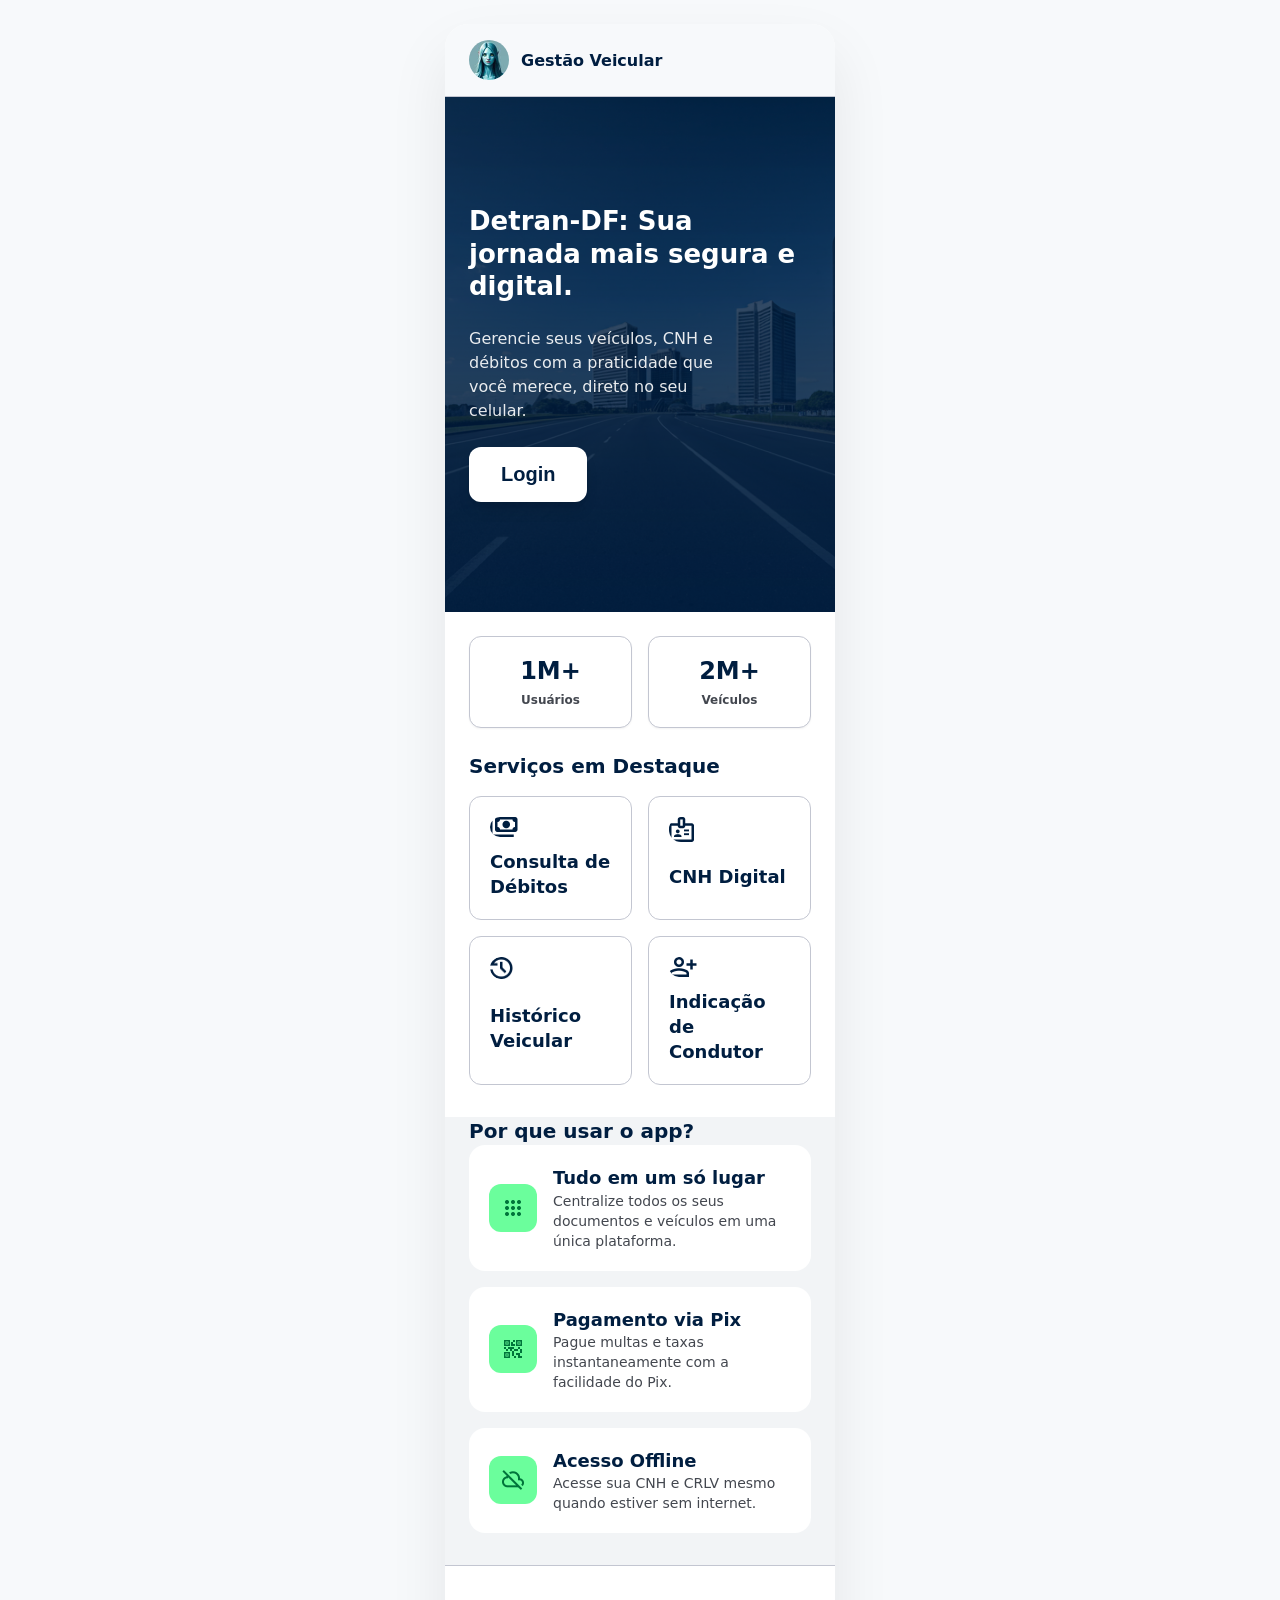
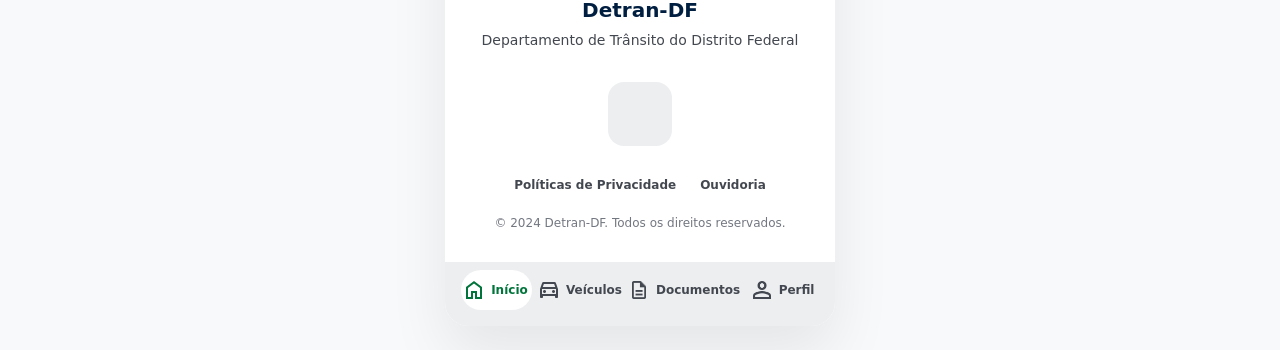
==== index.html @ e32d052d "commit" ====
<!DOCTYPE html>
<html lang="pt-BR">
<head>
  <meta charset="UTF-8">
  <meta name="viewport" content="width=device-width, initial-scale=1.0">
  <title>Detran-DF</title>
  <link rel="stylesheet" href="style.css">
</head>
<body>
  <div class="page-shell">
    <header class="header-topappbar">
      <div class="topappbar-left">
        <div class="avatar"></div>
        <div class="brand">
          <strong>Gestão Veicular</strong>
        </div>
      </div>
      <div class="topappbar-right"></div>
    </header>

    <section class="hero-section">
      <div class="hero-background"></div>
      <div class="hero-content">
        <h1>Detran-DF: Sua jornada mais segura e digital.</h1>
        <p>Gerencie seus veículos, CNH e débitos com a praticidade que você merece, direto no seu celular.</p>
        <button class="hero-button">Login</button>
      </div>
    </section>

    <div class="statistics-bento">
      <article class="stat-card">
        <span class="stat-value">1M+</span>
        <span class="stat-label">Usuários</span>
      </article>
      <article class="stat-card">
        <span class="stat-value">2M+</span>
        <span class="stat-label">Veículos</span>
      </article>
    </div>

    <section class="section-servicos-em-destaque">
      <div class="section-heading">
        <h2>Serviços em Destaque</h2>
      </div>
      <div class="services-grid">
        <article class="service-card">
          <img class="service-icon" src="assets/icon-consulta-de-debitos.png" alt="Consulta de Débitos">
          <p>Consulta de Débitos</p>
        </article>
        <article class="service-card">
          <img class="service-icon" src="assets/icon-cnh-digital.png" alt="CNH Digital">
          <p>CNH Digital</p>
        </article>
        <article class="service-card">
          <img class="service-icon" src="assets/icon-historico-veicular.png" alt="Histórico Veicular">
          <p>Histórico Veicular</p>
        </article>
        <article class="service-card">
          <img class="service-icon" src="assets/icon-indicacao-de-condutor.png" alt="Indicação de Condutor">
          <p>Indicação de Condutor</p>
        </article>
      </div>
    </section>

    <section class="section-beneficios">
      <div class="section-heading">
        <h2>Por que usar o app?</h2>
      </div>
      <div class="benefits-grid">
        <article class="benefit-card">
          <img class="benefit-icon" src="assets/icon-benefit-1.png" alt="Tudo em um só lugar">
          <div>
            <h3>Tudo em um só lugar</h3>
            <p>Centralize todos os seus documentos e veículos em uma única plataforma.</p>
          </div>
        </article>
        <article class="benefit-card">
          <img class="benefit-icon" src="assets/icon-benefit-2.png" alt="Pagamento via Pix">
          <div>
            <h3>Pagamento via Pix</h3>
            <p>Pague multas e taxas instantaneamente com a facilidade do Pix.</p>
          </div>
        </article>
        <article class="benefit-card">
          <img class="benefit-icon" src="assets/icon-benefit-3.png" alt="Acesso Offline">
          <div>
            <h3>Acesso Offline</h3>
            <p>Acesse sua CNH e CRLV mesmo quando estiver sem internet.</p>
          </div>
        </article>
      </div>
    </section>

    <footer class="footer-institutional">
      <div class="footer-top">
        <div class="footer-brand">
          <strong>Detran-DF</strong>
          <p>Departamento de Trânsito do Distrito Federal</p>
        </div>
        <div class="footer-logo"></div>
        <div class="footer-links">
          <a href="#">Políticas de Privacidade</a>
          <a href="#">Ouvidoria</a>
        </div>
      </div>
      <p class="footer-copy">© 2024 Detran-DF. Todos os direitos reservados.</p>
    </footer>

    <nav class="nav-active-state">
      <a class="nav-item active" href="#">
        <img class="nav-icon" src="assets/icon-nav-inicio.png" alt="Início">
        <span>Início</span>
      </a>
      <a class="nav-item" href="#">
        <img class="nav-icon" src="assets/icon-nav-veiculos.png" alt="Veículos">
        <span>Veículos</span>
      </a>
      <a class="nav-item" href="#">
        <img class="nav-icon" src="assets/icon-nav-documentos.png" alt="Documentos">
        <span>Documentos</span>
      </a>
      <a class="nav-item" href="#">
        <img class="nav-icon" src="assets/icon-nav-perfil.png" alt="Perfil">
        <span>Perfil</span>
      </a>
    </nav>
  </div>
</body>
</html>
---- style.css ----
:root {
  color-scheme: light;
  font-family: Inter, system-ui, -apple-system, BlinkMacSystemFont, "Segoe UI", sans-serif;
  background: #F7F9FB;
  color: #001E40;
}

* {
  box-sizing: border-box;
}

html, body {
  margin: 0;
  min-height: 100%;
}

body {
  display: flex;
  align-items: center;
  justify-content: center;
  background: #F7F9FB;
  padding: 24px;
}

.page-shell {
  width: min(390px, 100%);
  background: #FFFFFF;
  border-radius: 24px;
  overflow: hidden;
  box-shadow: 0 28px 60px rgba(0, 0, 0, 0.08);
}

.header-topappbar {
  display: flex;
  justify-content: space-between;
  align-items: center;
  padding: 16px 24px;
  background: #F7F9FB;
  border-bottom: 1px solid #C3C6D1;
}

.topappbar-left {
  display: flex;
  align-items: center;
  gap: 12px;
}

.avatar {
  width: 40px;
  height: 40px;
  border-radius: 9999px;
  background-image: url("assets/avatar.png");
  background-size: cover;
  background-position: center;
  background-repeat: no-repeat;
}

.brand strong {
  display: block;
  font-size: 16px;
  font-weight: 700;
  color: #001E40;
}

.hero-section {
  position: relative;
  min-height: 480px;
  overflow: hidden;
}

.hero-background {
  position: absolute;
  inset: 0;
  background-image: url("assets/hero-background.png"), linear-gradient(180deg, rgba(0, 30, 64, 0.7), rgba(0, 30, 64, 0.95));
  background-size: cover;
  background-position: center;
  background-repeat: no-repeat;
}

.hero-content {
  position: relative;
  display: flex;
  flex-direction: column;
  justify-content: center;
  gap: 24px;
  padding: 108px 24px 110px;
  min-height: 480px;
  color: #FFFFFF;
}

.hero-section h1 {
  margin: 0;
  font-size: 26px;
  line-height: 1.25;
  font-weight: 700;
}

.hero-section p {
  margin: 0;
  max-width: 274px;
  font-size: 16px;
  line-height: 1.5;
  color: rgba(255, 255, 255, 0.9);
}

.hero-button {
  width: fit-content;
  border: none;
  border-radius: 12px;
  padding: 16px 32px;
  background: #FFFFFF;
  color: #001E40;
  font-size: 20px;
  font-weight: 600;
  cursor: pointer;
  box-shadow: 0 4px 6px -4px rgba(0, 0, 0, 0.1), 0 10px 15px -3px rgba(0, 0, 0, 0.1);
}

.statistics-bento {
  display: grid;
  grid-template-columns: repeat(2, minmax(0, 1fr));
  gap: 16px;
  padding: 24px;
}

.stat-card {
  display: flex;
  flex-direction: column;
  align-items: center;
  gap: 8px;
  padding: 20px;
  background: #FFFFFF;
  border: 1px solid #C3C6D1;
  border-radius: 12px;
  box-shadow: 0 1px 2px rgba(0, 0, 0, 0.05);
}

.stat-value {
  display: block;
  font-size: 24px;
  font-weight: 600;
  color: #001E40;
}

.stat-label {
  display: block;
  font-size: 12px;
  font-weight: 600;
  letter-spacing: 5%;
  color: #43474F;
}

.section-servicos-em-destaque,
.section-beneficios,
.footer-institutional {
  width: 100%;
}

.section-servicos-em-destaque,
.section-beneficios {
  padding: 0 24px;
}

.section-heading {
  padding-top: 0;
}

.section-heading h2 {
  margin: 0;
  font-size: 20px;
  font-weight: 600;
  line-height: 1.4;
  color: #001E40;
}

.services-grid {
  display: grid;
  grid-template-columns: repeat(2, minmax(0, 1fr));
  gap: 16px;
  padding: 16px 0 32px;
}

.service-card {
  display: grid;
  gap: 12px;
  padding: 20px;
  background: #FFFFFF;
  border: 1px solid #C3C6D1;
  border-radius: 12px;
}

.service-icon {
  width: 100%;
  border-radius: 12px;
  display: block;
  object-fit: contain;
}

.service-card p {
  margin: 0;
  font-size: 18px;
  font-weight: 700;
  color: #001E40;
  line-height: 1.4;
}

.section-beneficios {
  background: #F2F4F6;
}

.benefits-grid {
  display: grid;
  gap: 16px;
  padding: 0 0 32px;
}

.benefit-card {
  display: grid;
  grid-template-columns: auto 1fr;
  gap: 16px;
  align-items: center;
  background: #FFFFFF;
  border-radius: 16px;
  padding: 20px;
}

.benefit-icon {
  width: 48px;
  height: 48px;
  border-radius: 12px;
  display: block;
  object-fit: contain;
}

.benefit-card h3 {
  margin: 0;
  font-size: 18px;
  font-weight: 700;
  color: #001E40;
  line-height: 1.4;
}

.benefit-card p {
  margin: 0;
  font-size: 14px;
  line-height: 1.4286;
  color: #43474F;
}

.footer-institutional {
  border-top: 1px solid #C3C6D1;
  padding: 32px 24px;
}

.footer-top {
  display: grid;
  gap: 32px;
  justify-items: center;
}

.footer-brand {
  text-align: center;
  display: grid;
  gap: 8px;
}

.footer-brand strong {
  font-size: 20px;
  font-weight: 700;
  color: #001E40;
}

.footer-brand p {
  margin: 0;
  font-size: 14px;
  line-height: 1.4286;
  color: #43474F;
}

.footer-logo {
  width: 64px;
  height: 64px;
  border-radius: 16px;
  background: #ECEEF0;
}

.footer-links {
  display: flex;
  gap: 24px;
  flex-wrap: wrap;
  justify-content: center;
}

.footer-links a {
  color: #43474F;
  text-decoration: none;
  font-size: 12px;
  font-weight: 600;
  letter-spacing: 5%;
}

.footer-copy {
  margin: 24px 0 0;
  text-align: center;
  font-size: 12px;
  color: #737780;
}

.nav-active-state {
  display: flex;
  gap: 8px;
  padding: 8px 16px 16px;
  background: #ECEEF0;
}

.nav-item {
  flex: 1;
  display: inline-flex;
  justify-content: center;
  align-items: center;
  gap: 8px;
  min-height: 40px;
  border-radius: 9999px;
  text-decoration: none;
  font-size: 12px;
  font-weight: 600;
  letter-spacing: 5%;
  color: #43474F;
  background: transparent;
}

.nav-icon {
  width: 18px;
  height: 18px;
  display: block;
  object-fit: contain;
}

.nav-item.active {
  background: #FFFFFF;
  color: #00743A;
}

@media (max-width: 420px) {
  .page-shell {
    border-radius: 20px;
  }

  .hero-content {
    padding: 80px 18px 84px;
  }

  .statistics-bento,
  .section-servicos-em-destaque,
  .section-beneficios,
  .footer-institutional {
    padding-left: 18px;
    padding-right: 18px;
  }
}
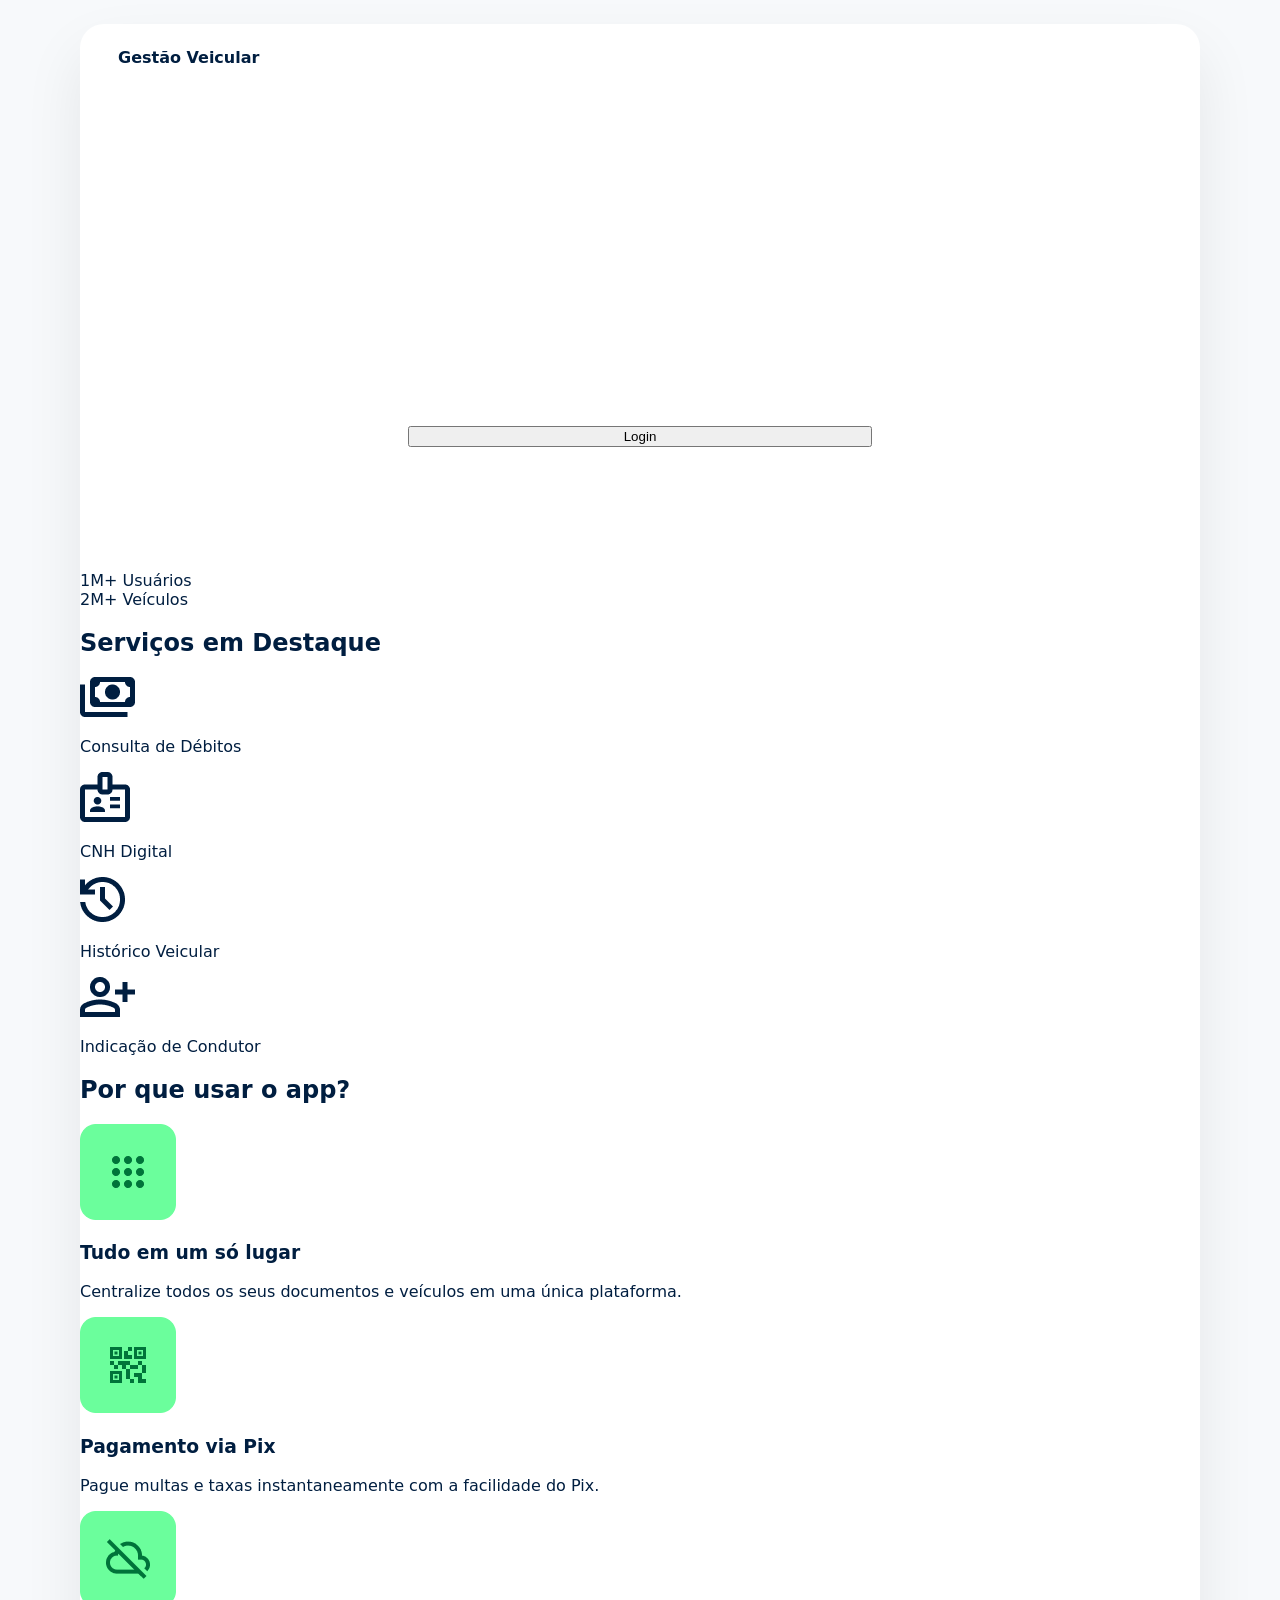
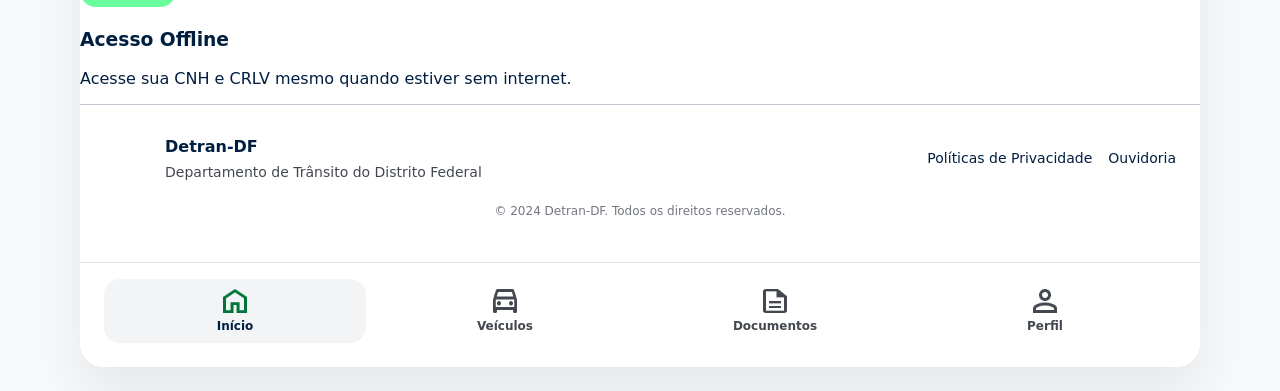
==== commit 53cf82f9: "telas brutas adicionadas, refinamento pendente" ====
--- a/index.html
+++ b/index.html
@@ -23,7 +23,7 @@
       <div class="hero-content">
         <h1>Detran-DF: Sua jornada mais segura e digital.</h1>
         <p>Gerencie seus veículos, CNH e débitos com a praticidade que você merece, direto no seu celular.</p>
-        <button class="hero-button">Login</button>
+        <button class="hero-button" data-link="login.html">Login</button>
       </div>
     </section>
 
@@ -107,19 +107,19 @@
     </footer>
 
     <nav class="nav-active-state">
-      <a class="nav-item active" href="#">
+      <a class="nav-item active" href="index.html">
         <img class="nav-icon" src="assets/icon-nav-inicio.png" alt="Início">
         <span>Início</span>
       </a>
-      <a class="nav-item" href="#">
+      <a class="nav-item" href="veiculos.html">
         <img class="nav-icon" src="assets/icon-nav-veiculos.png" alt="Veículos">
         <span>Veículos</span>
       </a>
-      <a class="nav-item" href="#">
+      <a class="nav-item" href="carteira.html">
         <img class="nav-icon" src="assets/icon-nav-documentos.png" alt="Documentos">
         <span>Documentos</span>
       </a>
-      <a class="nav-item" href="#">
+      <a class="nav-item" href="login.html">
         <img class="nav-icon" src="assets/icon-nav-perfil.png" alt="Perfil">
         <span>Perfil</span>
       </a>
--- a/style.css
+++ b/style.css
@@ -9,7 +9,8 @@
   box-sizing: border-box;
 }
 
-html, body {
+html,
+body {
   margin: 0;
   min-height: 100%;
 }
@@ -18,131 +19,154 @@
   display: flex;
   align-items: center;
   justify-content: center;
+  min-height: 100vh;
+  padding: 24px;
   background: #F7F9FB;
-  padding: 24px;
+}
+
+.html-body {
+  width: min(420px, 100%);
 }
 
 .page-shell {
-  width: min(390px, 100%);
+  width: min(1120px, 100%);
+  max-width: 1120px;
+  margin: 0 auto;
   background: #FFFFFF;
   border-radius: 24px;
   overflow: hidden;
   box-shadow: 0 28px 60px rgba(0, 0, 0, 0.08);
 }
 
+.vehicles-page {
+  width: calc(100vw + 48px);
+  max-width: calc(100vw + 48px);
+  margin: 0 -24px;
+  border-radius: 0;
+  box-shadow: none;
+  background: #F7F9FB;
+}
+
 .header-topappbar {
   display: flex;
+  align-items: center;
   justify-content: space-between;
-  align-items: center;
-  padding: 16px 24px;
-  background: #F7F9FB;
-  border-bottom: 1px solid #C3C6D1;
+  gap: 16px;
+  padding: 24px;
 }
 
 .topappbar-left {
   display: flex;
   align-items: center;
-  gap: 12px;
-}
-
-.avatar {
+  gap: 14px;
+}
+
+.header-avatar {
+  width: 48px;
+  height: 48px;
+  border-radius: 9999px;
+  object-fit: cover;
+}
+
+.brand-text {
+  font-size: 14px;
+  color: #475569;
+}
+
+.center-login-form {
+  display: flex;
+  flex-direction: column;
+  align-items: center;
+  width: 100%;
+  max-width: 420px;
+  padding: 24px;
+  margin: 0 auto;
+}
+
+.mobile-logo-small-discrete-margin {
+  width: 100%;
+  padding-bottom: 32px;
+}
+
+.mobile-logo-small-discrete {
+  display: flex;
+  align-items: center;
+  gap: 8px;
+}
+
+.background-shadow {
   width: 40px;
   height: 40px;
-  border-radius: 9999px;
-  background-image: url("assets/avatar.png");
-  background-size: cover;
-  background-position: center;
-  background-repeat: no-repeat;
-}
-
-.brand strong {
+  border-radius: 8px;
+  background: #003366;
+  box-shadow: 0px 1px 2px rgba(0, 0, 0, 0.05);
+  position: relative;
+}
+
+.logo-icon {
+  width: 100%;
+  height: 100%;
+}
+
+.logo-text {
   display: block;
-  font-size: 16px;
-  font-weight: 700;
-  color: #001E40;
-}
-
-.hero-section {
-  position: relative;
-  min-height: 480px;
-  overflow: hidden;
-}
-
-.hero-background {
-  position: absolute;
-  inset: 0;
-  background-image: url("assets/hero-background.png"), linear-gradient(180deg, rgba(0, 30, 64, 0.7), rgba(0, 30, 64, 0.95));
-  background-size: cover;
-  background-position: center;
-  background-repeat: no-repeat;
-}
-
-.hero-content {
-  position: relative;
-  display: flex;
-  flex-direction: column;
-  justify-content: center;
-  gap: 24px;
-  padding: 108px 24px 110px;
-  min-height: 480px;
-  color: #FFFFFF;
-}
-
-.hero-section h1 {
-  margin: 0;
-  font-size: 26px;
-  line-height: 1.25;
-  font-weight: 700;
-}
-
-.hero-section p {
-  margin: 0;
-  max-width: 274px;
-  font-size: 16px;
-  line-height: 1.5;
-  color: rgba(255, 255, 255, 0.9);
-}
-
-.hero-button {
-  width: fit-content;
-  border: none;
-  border-radius: 12px;
-  padding: 16px 32px;
-  background: #FFFFFF;
-  color: #001E40;
   font-size: 20px;
   font-weight: 600;
-  cursor: pointer;
-  box-shadow: 0 4px 6px -4px rgba(0, 0, 0, 0.1), 0 10px 15px -3px rgba(0, 0, 0, 0.1);
-}
-
-.statistics-bento {
-  display: grid;
-  grid-template-columns: repeat(2, minmax(0, 1fr));
-  gap: 16px;
-  padding: 24px;
-}
-
-.stat-card {
+  line-height: 1.4;
+  letter-spacing: -2.5%;
+  color: #001E40;
+}
+
+.login-card {
+  width: 100%;
+  background: #FFFFFF;
+  border: 1px solid rgba(195, 198, 209, 0.3);
+  border-radius: 12px;
+  box-shadow: 0px 1px 2px rgba(0, 0, 0, 0.05);
+  padding: 32px;
   display: flex;
   flex-direction: column;
-  align-items: center;
+  gap: 32px;
+}
+
+.login-card-headings {
+  display: flex;
+  flex-direction: column;
   gap: 8px;
-  padding: 20px;
-  background: #FFFFFF;
-  border: 1px solid #C3C6D1;
-  border-radius: 12px;
-  box-shadow: 0 1px 2px rgba(0, 0, 0, 0.05);
-}
-
-.stat-value {
-  display: block;
+}
+
+.heading-2 .title {
+  margin: 0;
   font-size: 24px;
   font-weight: 600;
-  color: #001E40;
-}
-
-.stat-label {
+  line-height: 1.3333333333333333;
+  color: #191C1E;
+}
+
+.description {
+  margin: 0;
+  font-size: 14px;
+  font-weight: 400;
+  line-height: 1.4285714285714286;
+  color: #43474F;
+}
+
+.form {
+  display: flex;
+  flex-direction: column;
+  gap: 16px;
+  width: 100%;
+}
+
+.user-field,
+.password-field {
+  display: flex;
+  flex-direction: column;
+  gap: 6.5px;
+  width: 100%;
+}
+
+.label {
   display: block;
   font-size: 12px;
   font-weight: 600;
@@ -150,101 +174,654 @@
   color: #43474F;
 }
 
-.section-servicos-em-destaque,
-.section-beneficios,
-.footer-institutional {
+.password-field-top {
+  display: flex;
+  justify-content: space-between;
+  align-items: center;
+  gap: 12px;
   width: 100%;
 }
 
-.section-servicos-em-destaque,
-.section-beneficios {
-  padding: 0 24px;
-}
-
-.section-heading {
-  padding-top: 0;
-}
-
-.section-heading h2 {
-  margin: 0;
+.link {
+  font-size: 12px;
+  font-weight: 600;
+  color: #001E40;
+  text-decoration: none;
+}
+
+.input-wrapper {
+  position: relative;
+  width: 100%;
+}
+
+.input-field {
+  width: 100%;
+  border: 1px solid #C3C6D1;
+  border-radius: 8px;
+  background: #F2F4F6;
+  padding: 14px 16px 14px 40px;
+  font-size: 16px;
+  font-weight: 400;
+  line-height: 1.2102272510528564;
+  color: #191C1E;
+  outline: none;
+}
+
+.input-field::placeholder {
+  color: #6B7280;
+}
+
+.input-icon {
+  position: absolute;
+  width: 16px;
+  height: 16px;
+  top: 50%;
+  transform: translateY(-50%);
+}
+
+.input-icon.left {
+  left: 12px;
+}
+
+.input-icon.right {
+  right: 12px;
+}
+
+.remember-me {
+  display: flex;
+  align-items: center;
+  padding-top: 4px;
+}
+
+.checkbox-label {
+  display: inline-flex;
+  align-items: center;
+  gap: 8px;
+  cursor: pointer;
+  user-select: none;
+  font-size: 14px;
+  line-height: 1.4285714285714286;
+  color: #43474F;
+}
+
+.checkbox-input {
+  position: absolute;
+  opacity: 0;
+  width: 0;
+  height: 0;
+}
+
+.checkbox-custom {
+  width: 16px;
+  height: 16px;
+  border: 1px solid #C3C6D1;
+  border-radius: 4px;
+  background: #FFFFFF;
+  display: inline-grid;
+  place-items: center;
+}
+
+.checkbox-input:checked + .checkbox-custom {
+  background: #001E40;
+  border-color: #001E40;
+}
+
+.button-primary {
+  width: 100%;
+  border: none;
+  border-radius: 8px;
+  padding: 16px 0;
+  background: #001E40;
+  color: #FFFFFF;
   font-size: 20px;
   font-weight: 600;
-  line-height: 1.4;
+  cursor: pointer;
+  box-shadow: 0px 2px 4px -2px rgba(0, 0, 0, 0.1), 0px 4px 6px -1px rgba(0, 0, 0, 0.1);
+}
+
+.horizontal-border {
+  display: flex;
+  align-items: center;
+  justify-content: space-between;
+  gap: 12px;
+  width: 100%;
+  padding-top: 16px;
+  border-top: 1px solid rgba(195, 198, 209, 0.3);
+}
+
+.help-text {
+  margin: 0;
+  font-size: 14px;
+  font-weight: 400;
+  color: #43474F;
+}
+
+.button-secondary {
+  flex: 1;
+  border: 1px solid #001E40;
+  background: transparent;
+  border-radius: 8px;
+  padding: 12px 0;
   color: #001E40;
-}
-
-.services-grid {
-  display: grid;
-  grid-template-columns: repeat(2, minmax(0, 1fr));
-  gap: 16px;
-  padding: 16px 0 32px;
-}
-
-.service-card {
-  display: grid;
-  gap: 12px;
-  padding: 20px;
+  font-size: 12px;
+  font-weight: 600;
+  letter-spacing: 10%;
+  text-transform: uppercase;
+  cursor: pointer;
+}
+
+.footer-credits-margin {
+  width: 100%;
+  padding-top: 32px;
+}
+
+.footer-credits p {
+  margin: 0;
+  font-size: 12px;
+  font-weight: 600;
+  letter-spacing: 5%;
+  line-height: 1.3333333333333333;
+  color: #737780;
+  text-align: center;
+  white-space: pre-line;
+}
+
+.profile-avatar {
+  width: 40px;
+  height: 40px;
+  border-radius: 9999px;
+  background-image: url("assets/profile-photo.png");
+  background-size: cover;
+  background-position: center;
+  background-repeat: no-repeat;
+}
+
+.topappbar-button {
+  width: 48px;
+  height: 48px;
+  border-radius: 9999px;
+  border: none;
+  background: #FFFFFF;
+  display: inline-flex;
+  align-items: center;
+  justify-content: center;
+  box-shadow: 0px 1px 2px rgba(0, 0, 0, 0.05);
+  cursor: pointer;
+}
+
+.topappbar-button img {
+  width: 20px;
+  height: 20px;
+}
+
+.main-vehicles {
+  display: flex;
+  flex-direction: column;
+  gap: 32px;
+  padding: 32px 24px 0;
+}
+
+.vehicle-current-header {
+  display: flex;
+  justify-content: space-between;
+  align-items: center;
+  gap: 24px;
+  padding: 24px;
   background: #FFFFFF;
   border: 1px solid #C3C6D1;
-  border-radius: 12px;
-}
-
-.service-icon {
+  border-radius: 24px;
+}
+
+.vehicle-current-header h2 {
+  margin: 8px 0 0;
+  font-size: 28px;
+  color: #001E40;
+}
+
+.vehicle-current-meta {
+  margin: 8px 0 0;
+  color: #64748B;
+  font-size: 14px;
+}
+
+.vehicles-page {
+  padding-bottom: 120px;
+}
+
+.search-section {
+  display: flex;
+  flex-direction: column;
+  gap: 24px;
+  padding: 32px;
+  background: #FFFFFF;
+  border: 1px solid #C3C6D1;
+  border-radius: 24px;
+}
+
+.search-heading h2 {
+  margin: 0;
+  font-size: 24px;
+  font-weight: 700;
+  line-height: 1.2;
+  color: #001E40;
+}
+
+.search-heading p {
+  margin: 0;
+  font-size: 16px;
+  line-height: 1.6;
+  color: #43474F;
+  max-width: 620px;
+}
+
+.search-action {
+  display: grid;
+  grid-template-columns: 1fr auto;
+  gap: 16px;
+  align-items: center;
+}
+
+.search-input {
+  position: relative;
   width: 100%;
-  border-radius: 12px;
+}
+
+.search-input input {
+  width: 100%;
+  border: 1px solid #C3C6D1;
+  border-radius: 16px;
+  background: #F8FAFC;
+  padding: 18px 18px 18px 48px;
+  font-size: 16px;
+  color: #001E40;
+}
+
+.search-input-icon {
+  position: absolute;
+  width: 20px;
+  height: 20px;
+  left: 16px;
+  top: 50%;
+  transform: translateY(-50%);
+  color: #64748B;
+}
+
+.search-button {
+  border: none;
+  border-radius: 16px;
+  background: #001E40;
+  color: #FFFFFF;
+  padding: 18px 28px;
+  font-size: 14px;
+  font-weight: 700;
+  cursor: pointer;
+  min-width: 180px;
+}
+
+.main-content-bento-grid {
+  display: grid;
+  gap: 24px;
+  grid-template-columns: 1fr;
+}
+
+.fipe-card,
+.status-report,
+.summary-card {
+  background: #FFFFFF;
+  border: 1px solid #C3C6D1;
+  border-radius: 24px;
+  overflow: hidden;
+}
+
+.fipe-card {
+  position: relative;
+  min-height: 320px;
+  background: linear-gradient(180deg, #001E40 0%, #102E5A 100%);
+  color: #FFFFFF;
+  padding: 32px;
+  display: grid;
+  grid-template-columns: 1fr auto;
+  gap: 24px;
+  align-items: start;
+}
+
+.fipe-card-content {
+  display: flex;
+  flex-direction: column;
+  gap: 24px;
+  width: 100%;
+}
+
+.fipe-tag {
+  display: inline-flex;
+  padding: 10px 16px;
+  background: rgba(220, 252, 231, 0.22);
+  color: #DCFCE7;
+  border-radius: 9999px;
+  font-size: 13px;
+  font-weight: 700;
+  letter-spacing: 0.02em;
+}
+
+.fipe-card h3 {
+  margin: 0;
+  font-size: 36px;
+  line-height: 1.05;
+  color: #FFFFFF;
+}
+
+.fipe-meta {
+  margin: 0;
+  color: #D1D5DB;
+  font-size: 14px;
+}
+
+.fipe-summary-row {
+  display: flex;
+  flex-wrap: wrap;
+  justify-content: space-between;
+  gap: 16px;
+  align-items: flex-end;
+}
+
+.fipe-label {
   display: block;
-  object-fit: contain;
-}
-
-.service-card p {
-  margin: 0;
-  font-size: 18px;
-  font-weight: 700;
+  color: #CBD5E1;
+  font-size: 13px;
+  text-transform: uppercase;
+  letter-spacing: 0.12em;
+}
+
+.fipe-date {
+  display: block;
+  margin-top: 6px;
+  font-size: 14px;
+  font-weight: 700;
+  color: #FFFFFF;
+}
+
+.fipe-price {
+  font-size: 42px;
+  font-weight: 800;
+  color: #FFFFFF;
+}
+
+.vehicle-feature-grid {
+  display: grid;
+  gap: 12px;
+  grid-template-columns: repeat(3, minmax(0, 1fr));
+}
+
+.vehicle-feature-card {
+  display: flex;
+  align-items: center;
+  justify-content: center;
+  min-height: 84px;
+  background: rgba(255, 255, 255, 0.08);
+  border: 1px solid rgba(255, 255, 255, 0.14);
+  border-radius: 20px;
+  color: #FFFFFF;
+  font-weight: 700;
+  text-align: center;
+  padding: 16px;
+}
+
+.fipe-card-illustration {
+  width: 220px;
+  max-width: 100%;
+  opacity: 0.9;
+}
+
+.summary-card {
+  position: relative;
+  min-height: 240px;
+  padding: 32px;
+}
+
+.summary-card h3 {
+  margin: 0 0 14px;
+  font-size: 22px;
   color: #001E40;
-  line-height: 1.4;
-}
-
-.section-beneficios {
-  background: #F2F4F6;
-}
-
-.benefits-grid {
+}
+
+.summary-card-text {
+  margin: 0 0 26px;
+  color: #475569;
+  font-size: 15px;
+  line-height: 1.7;
+  max-width: 420px;
+}
+
+.fipe-trend {
+  display: flex;
+  justify-content: space-between;
+  align-items: center;
+  gap: 24px;
+}
+
+.fipe-trend strong {
+  font-size: 32px;
+  color: #0F766E;
+}
+
+.trend-chart {
+  display: flex;
+  align-items: flex-end;
+  gap: 8px;
+  width: 120px;
+}
+
+.trend-bar {
+  display: block;
+  width: 18px;
+  background: #C4B5FD;
+  border-radius: 9999px 9999px 0 0;
+  height: 28px;
+}
+
+.trend-bar.active {
+  height: 42px;
+  background: #0B4E9C;
+}
+
+.summary-card-visual {
+  position: absolute;
+  right: 24px;
+  bottom: 24px;
+  width: 155px;
+  opacity: 0.08;
+}
+
+.status-report {
+  padding: 32px;
+}
+
+.status-report-heading h3 {
+  margin: 0 0 20px;
+  font-size: 22px;
+  font-weight: 700;
+  color: #001E40;
+}
+
+.status-report-items {
   display: grid;
   gap: 16px;
-  padding: 0 0 32px;
-}
-
-.benefit-card {
-  display: grid;
-  grid-template-columns: auto 1fr;
-  gap: 16px;
-  align-items: center;
+  grid-template-columns: repeat(3, minmax(0, 1fr));
+}
+
+.status-item {
+  padding: 24px;
+  border: 1px solid #E2E8F0;
+  border-radius: 20px;
+  background: #F8FAFC;
+}
+
+.status-item-title {
+  display: inline-flex;
+  margin-bottom: 12px;
+  padding: 8px 14px;
+  border-radius: 9999px;
+  background: #E2E8F0;
+  color: #0F172A;
+  font-size: 12px;
+  font-weight: 700;
+  text-transform: uppercase;
+  letter-spacing: 0.12em;
+}
+
+.status-item strong {
+  display: block;
+  margin: 0 0 10px;
+  font-size: 16px;
+  color: #0F172A;
+}
+
+.status-item p {
+  margin: 0;
+  color: #475569;
+  line-height: 1.7;
+  font-size: 14px;
+}
+
+.bottom-nav {
+  display: grid;
+  position: fixed;
+  left: 0;
+  right: 0;
+  bottom: 0;
+  z-index: 30;
+  grid-template-columns: repeat(4, minmax(0, 1fr));
+  gap: 8px;
+  padding: 16px 24px 24px;
   background: #FFFFFF;
-  border-radius: 16px;
-  padding: 20px;
-}
-
-.benefit-icon {
-  width: 48px;
-  height: 48px;
-  border-radius: 12px;
-  display: block;
-  object-fit: contain;
-}
-
-.benefit-card h3 {
-  margin: 0;
-  font-size: 18px;
-  font-weight: 700;
-  color: #001E40;
-  line-height: 1.4;
-}
-
-.benefit-card p {
-  margin: 0;
-  font-size: 14px;
-  line-height: 1.4286;
-  color: #43474F;
+  border-top: 1px solid #E5E7EB;
+}
+
+@media (min-width: 1000px) {
+  .main-content-bento-grid {
+    grid-template-columns: 1.5fr 1fr;
+    align-items: start;
+  }
+
+  .fipe-card {
+    grid-column: span 2;
+    min-height: 360px;
+  }
+}
+
+@media (max-width: 820px) {
+  .main-vehicles {
+    padding: 24px 20px 0;
+  }
+
+  .search-section {
+    padding: 24px;
+  }
+
+  .search-action {
+    grid-template-columns: 1fr;
+  }
+
+  .search-button {
+    width: 100%;
+  }
+
+  .status-report-items {
+    grid-template-columns: 1fr;
+  }
+}
+
+@media (max-width: 600px) {
+  .vehicles-page {
+    padding-bottom: 260px;
+  }
+
+  .search-input input {
+    padding: 16px 16px 16px 44px;
+  }
+
+  .fipe-card {
+    min-height: auto;
+    grid-template-columns: 1fr;
+  }
+
+  .fipe-card-illustration {
+    width: 100%;
+    max-width: 280px;
+    margin: 0 auto;
+    opacity: 0.9;
+  }
+
+  .vehicle-feature-grid {
+    grid-template-columns: 1fr;
+  }
+
+  .summary-card {
+    padding: 24px;
+  }
+
+  .status-report {
+    padding: 24px;
+  }
+
+  .status-report-items,
+  .main-content-bento-grid {
+    grid-template-columns: 1fr;
+  }
+
+  .bottom-nav {
+    display: grid;
+    position: fixed;
+    left: 0;
+    right: 0;
+    bottom: 0;
+    z-index: 30;
+    grid-template-columns: repeat(4, minmax(0, 1fr));
+    background: #FFFFFF;
+    border-top: 1px solid #E5E7EB;
+    padding: 10px 0 12px;
+  }
+}
+
+.hero-section {
+  position: relative;
+  min-height: 480px;
+  overflow: hidden;
+}
+
+.hero-content {
+  position: relative;
+  display: flex;
+  flex-direction: column;
+  justify-content: center;
+  gap: 24px;
+  padding: 108px 48px 110px;
+  min-height: 480px;
+  color: #FFFFFF;
+  max-width: 560px;
+  margin: 0 auto;
+}
+
+@media (min-width: 900px) {
+  .services-grid {
+    grid-template-columns: repeat(4, minmax(0, 1fr));
+  }
+
+  .benefits-grid {
+    grid-template-columns: repeat(3, minmax(0, 1fr));
+  }
+
+  .footer-top {
+    display: grid;
+    grid-template-columns: 1.5fr 1fr 1fr;
+    gap: 32px;
+    align-items: center;
+    text-align: left;
+  }
+
+  .footer-links {
+    justify-self: end;
+  }
 }
 
 .footer-institutional {
@@ -254,107 +831,1107 @@
 
 .footer-top {
   display: grid;
-  gap: 32px;
+  gap: 24px;
   justify-items: center;
 }
 
-.footer-brand {
-  text-align: center;
-  display: grid;
-  gap: 8px;
-}
-
 .footer-brand strong {
-  font-size: 20px;
-  font-weight: 700;
+  display: block;
+  font-size: 16px;
+  margin-bottom: 8px;
   color: #001E40;
 }
 
 .footer-brand p {
   margin: 0;
   font-size: 14px;
-  line-height: 1.4286;
   color: #43474F;
 }
 
-.footer-logo {
-  width: 64px;
-  height: 64px;
-  border-radius: 16px;
-  background: #ECEEF0;
-}
-
 .footer-links {
   display: flex;
-  gap: 24px;
   flex-wrap: wrap;
   justify-content: center;
+  gap: 16px;
 }
 
 .footer-links a {
+  color: #001E40;
+  text-decoration: none;
+  font-size: 14px;
+}
+
+.footer-copy {
+  margin-top: 24px;
+  font-size: 12px;
+  color: #737780;
+  text-align: center;
+}
+
+.nav-active-state {
+  display: grid;
+  grid-template-columns: repeat(4, minmax(0, 1fr));
+  gap: 8px;
+  padding: 16px 24px 24px;
+  background: #FFFFFF;
+  border-top: 1px solid #E5E7EB;
+}
+
+.nav-item {
+  display: inline-flex;
+  flex-direction: column;
+  align-items: center;
+  justify-content: center;
+  gap: 6px;
+  padding: 10px 8px;
+  border-radius: 16px;
+  text-decoration: none;
   color: #43474F;
-  text-decoration: none;
+}
+
+.nav-item.active {
+  background: #F2F4F6;
+  color: #001E40;
+}
+
+.nav-icon {
+  width: 24px;
+  height: 24px;
+}
+
+.nav-item span {
   font-size: 12px;
   font-weight: 600;
-  letter-spacing: 5%;
-}
-
-.footer-copy {
-  margin: 24px 0 0;
-  text-align: center;
+}
+
+@media (max-width: 900px) {
+  .hero-content {
+    padding: 80px 24px 80px;
+  }
+}
+
+@media (max-width: 768px) {
+  .page-shell {
+    width: 100%;
+    border-radius: 0;
+  }
+
+  .hero-content {
+    padding: 64px 20px 72px;
+  }
+
+  .services-grid,
+  .benefits-grid {
+    grid-template-columns: repeat(2, minmax(0, 1fr));
+  }
+
+  .footer-top {
+    text-align: center;
+  }
+}
+
+@media (max-width: 600px) {
+  .hero-content {
+    padding: 48px 16px 56px;
+  }
+
+  .statistics-bento,
+  .services-grid,
+  .benefits-grid,
+  .nav-active-state:not(.bottom-nav) {
+    grid-template-columns: 1fr;
+  }
+
+  .nav-active-state {
+    padding: 12px 16px 24px;
+  }
+}
+
+@media (max-width: 420px) {
+  body {
+    padding: 16px;
+  }
+
+  .right-side-login-form {
+    padding: 24px;
+  }
+}
+
+.vehicle-detail-page {
+  padding-bottom: 180px;
+}
+
+.vehicle-detail-main {
+  display: grid;
+  grid-template-columns: 1.65fr 0.85fr;
+  gap: 24px;
+  padding: 24px 24px 0;
+}
+
+.vehicle-detail-board {
+  display: grid;
+  gap: 24px;
+}
+
+.home-page {
+  padding-bottom: 120px;
+}
+
+.home-main {
+  display: flex;
+  flex-direction: column;
+  gap: 24px;
+  padding: 32px 24px 0;
+}
+
+.dashboard-card {
+  background: #FFFFFF;
+  border: 1px solid #E5E7EB;
+  border-radius: 24px;
+  padding: 28px;
+  display: grid;
+  gap: 28px;
+  box-shadow: 0 10px 30px rgba(15, 23, 42, 0.06);
+}
+
+.dashboard-card-top {
+  display: flex;
+  align-items: flex-start;
+  justify-content: space-between;
+  gap: 16px;
+}
+
+.dashboard-card-top h1 {
+  margin: 0;
+  font-size: 32px;
+  color: #001E40;
+}
+
+.vehicle-subtitle {
+  margin: 8px 0 0;
+  color: #475569;
+  font-size: 14px;
+}
+
+.status-pill {
+  display: inline-flex;
+  align-items: center;
+  justify-content: center;
+  padding: 10px 18px;
+  border-radius: 9999px;
   font-size: 12px;
-  color: #737780;
-}
-
-.nav-active-state {
-  display: flex;
+  font-weight: 700;
+  letter-spacing: 0.1em;
+  text-transform: uppercase;
+}
+
+.status-pill.pending {
+  background: #FEE2E2;
+  color: #B91C1C;
+}
+
+.dashboard-card-body {
+  display: grid;
+  grid-template-columns: 1fr auto;
+  gap: 20px;
+  align-items: center;
+}
+
+.billing-card {
+  background: #F8FAFC;
+  border-radius: 20px;
+  padding: 24px;
+  display: flex;
+  flex-direction: column;
+  gap: 12px;
+}
+
+.billing-title {
+  font-size: 15px;
+  font-weight: 700;
+  color: #001E40;
+  text-transform: uppercase;
+}
+
+.billing-status {
+  margin: 0;
+  font-size: 24px;
+  color: #0F172A;
+}
+
+.dash-pill-row {
+  display: flex;
+  flex-wrap: wrap;
+  gap: 12px;
+}
+
+.dash-pill {
+  display: inline-flex;
+  align-items: center;
+  padding: 12px 16px;
+  border-radius: 18px;
+  font-size: 13px;
+  font-weight: 700;
+}
+
+.dash-pill-success {
+  background: #DCFCE7;
+  color: #166534;
+}
+
+.dash-pill-warning {
+  background: #FEF3C7;
+  color: #92400E;
+}
+
+.primary-button {
+  border: none;
+  border-radius: 16px;
+  background: #001E40;
+  color: #FFFFFF;
+  padding: 16px 24px;
+  font-size: 14px;
+  font-weight: 700;
+  cursor: pointer;
+  min-width: 176px;
+}
+
+.quick-services {
+  display: grid;
+  grid-template-columns: 1.3fr 1fr;
+  gap: 24px;
+}
+
+.quick-service-main {
+  background: #001E40;
+  color: #FFFFFF;
+  border-radius: 24px;
+  padding: 32px;
+  display: flex;
+  flex-direction: column;
+  gap: 18px;
+}
+
+.quick-service-main .eyebrow {
+  font-size: 12px;
+  letter-spacing: 0.2em;
+  text-transform: uppercase;
+  color: #94A3B8;
+}
+
+.quick-service-main strong {
+  font-size: 28px;
+  line-height: 1.1;
+}
+
+.quick-service-main p {
+  margin: 0;
+  color: #CBD5E1;
+  line-height: 1.7;
+}
+
+.quick-service-list {
+  display: grid;
+  gap: 16px;
+}
+
+.quick-service-card {
+  display: flex;
+  align-items: center;
+  gap: 16px;
+  border: 1px solid #E2E8F0;
+  background: #F8FAFC;
+  border-radius: 18px;
+  padding: 18px 20px;
+  color: #0F172A;
+  font-weight: 700;
+  text-align: left;
+  cursor: pointer;
+}
+
+.quick-service-card img {
+  width: 24px;
+  height: 24px;
+}
+
+.alert-section {
+  display: grid;
+  gap: 20px;
+}
+
+.alert-heading {
+  display: flex;
+  justify-content: space-between;
+  align-items: center;
+  gap: 16px;
+}
+
+.alert-heading h2 {
+  margin: 0;
+  font-size: 22px;
+  color: #001E40;
+}
+
+.alert-heading a {
+  color: #0B4E9C;
+  font-weight: 700;
+  text-decoration: none;
+}
+
+.alert-card {
+  border: 1px solid #E2E8F0;
+  border-radius: 20px;
+  background: #FFFFFF;
+  padding: 24px;
+  display: grid;
+  gap: 14px;
+}
+
+.alert-card-title {
+  display: flex;
+  align-items: center;
+  gap: 12px;
+  font-size: 16px;
+  font-weight: 700;
+  color: #0F172A;
+}
+
+.alert-card-title span {
+  width: 30px;
+  height: 30px;
+  display: inline-flex;
+  align-items: center;
+  justify-content: center;
+  border-radius: 9999px;
+  background: #FEE2E2;
+  color: #B91C1C;
+}
+
+.alert-card.alert-success .alert-card-title span {
+  background: #DCFCE7;
+  color: #166534;
+}
+
+.alert-card p {
+  margin: 0;
+  color: #475569;
+  line-height: 1.7;
+}
+
+.alert-detail-link {
+  color: #0B4E9C;
+  font-weight: 700;
+  text-decoration: none;
+}
+
+.security-card {
+  border-radius: 24px;
+  padding: 32px;
+  background: linear-gradient(180deg, #0B4E9C 0%, #0F172A 100%);
+  color: #FFFFFF;
+}
+
+.security-card strong {
+  display: block;
+  font-size: 20px;
+  margin-bottom: 12px;
+}
+
+.security-card p {
+  margin: 0;
+  color: #BFDBFE;
+  line-height: 1.8;
+}
+
+@media (max-width: 980px) {
+  .home-main {
+    padding: 24px 20px 0;
+  }
+
+  .dashboard-card-body {
+    grid-template-columns: 1fr;
+  }
+
+  .quick-services {
+    grid-template-columns: 1fr;
+  }
+}
+
+@media (max-width: 720px) {
+  .page-shell {
+    width: 100%;
+    border-radius: 0;
+  }
+
+  .home-main {
+    padding: 16px;
+  }
+
+  .dashboard-card {
+    padding: 24px;
+  }
+
+  .quick-service-main,
+  .quick-service-card,
+  .alert-card,
+  .security-card {
+    border-radius: 20px;
+  }
+
+  .quick-service-list {
+    grid-template-columns: 1fr;
+  }
+
+  .nav-active-state {
+    grid-template-columns: repeat(4, minmax(0, 1fr));
+    padding: 12px 16px 24px;
+  }
+}
+
+.vehicle-detail-text .eyebrow {
+  display: inline-block;
+  margin-bottom: 12px;
+  font-size: 12px;
+  font-weight: 700;
+  letter-spacing: 0.18em;
+  text-transform: uppercase;
+  color: #6B7280;
+}
+
+.vehicle-detail-text h1 {
+  margin: 0 0 16px;
+  font-size: 32px;
+  line-height: 1.05;
+  color: #111827;
+}
+
+.vehicle-detail-meta {
+  display: flex;
+  flex-wrap: wrap;
+  gap: 12px;
+  align-items: center;
+}
+
+.vehicle-plate,
+.vehicle-status-pill {
+  display: inline-flex;
+  align-items: center;
   gap: 8px;
-  padding: 8px 16px 16px;
-  background: #ECEEF0;
-}
-
-.nav-item {
-  flex: 1;
+  padding: 10px 16px;
+  border-radius: 9999px;
+  font-weight: 700;
+  font-size: 14px;
+}
+
+.vehicle-plate {
+  background: #F3F4F6;
+  color: #111827;
+}
+
+.vehicle-status-pill {
+  background: #DCFCE7;
+  color: #166534;
+  text-transform: uppercase;
+}
+
+.secondary-button {
+  min-width: 180px;
+  height: 52px;
+  padding: 0 24px;
+  border: none;
+  border-radius: 16px;
+  background: #0B4E9C;
+  color: #FFFFFF;
+  font-size: 15px;
+  font-weight: 700;
+  cursor: pointer;
+  box-shadow: 0 14px 28px rgba(11, 78, 156, 0.18);
+}
+
+.detail-grid {
+  display: grid;
+  grid-template-columns: 1fr;
+  gap: 16px;
+}
+
+.detail-card {
+  background: #FFFFFF;
+  border: 1px solid #E5E7EB;
+  border-radius: 24px;
+  padding: 24px;
+  display: flex;
+  flex-direction: column;
+  gap: 18px;
+}
+
+.large-card {
+  grid-column: span 1;
+}
+
+.detail-card.warning-card {
+  border-color: #FEE2E2;
+}
+
+.detail-card-header h2 {
+  margin: 0;
+  font-size: 20px;
+  color: #111827;
+}
+
+.detail-card-header p {
+  margin: 6px 0 0;
+  color: #6B7280;
+  font-size: 14px;
+  line-height: 1.6;
+}
+
+.detail-card-body {
+  display: flex;
+  flex-direction: column;
+  gap: 14px;
+}
+
+.detail-card-select {
+  padding-top: 8px;
+  border-top: 1px solid #F3F4F6;
+}
+
+.detail-card-select label {
   display: inline-flex;
-  justify-content: center;
-  align-items: center;
-  gap: 8px;
-  min-height: 40px;
-  border-radius: 9999px;
-  text-decoration: none;
-  font-size: 12px;
+  align-items: center;
+  gap: 10px;
+  color: #111827;
   font-weight: 600;
-  letter-spacing: 5%;
-  color: #43474F;
-  background: transparent;
-}
-
-.nav-icon {
+  cursor: pointer;
+}
+
+.detail-card-select input[type="checkbox"] {
   width: 18px;
   height: 18px;
+}
+
+.card-note {
+  margin: 0;
+  color: #6B7280;
+  font-size: 14px;
+}
+
+.detail-card-status {
+  display: flex;
+  align-items: center;
+  justify-content: space-between;
+  gap: 16px;
+  flex-wrap: wrap;
+}
+
+.status-badge.overdue {
+  display: inline-flex;
+  align-items: center;
+  justify-content: center;
+  padding: 10px 14px;
+  background: #FEE2E2;
+  color: #B91C1C;
+  border-radius: 9999px;
+  font-size: 12px;
+  font-weight: 700;
+  text-transform: uppercase;
+}
+
+.detail-card-value {
+  font-size: 32px;
+  font-weight: 800;
+  color: #111827;
+}
+
+.payment-panel {
+  display: grid;
+  gap: 20px;
+  background: #FFFFFF;
+  border: 1px solid #E5E7EB;
+  border-radius: 24px;
+  padding: 28px;
+  box-shadow: 0 10px 30px rgba(15, 23, 42, 0.06);
+}
+
+.payment-header h2 {
+  margin: 0 0 6px;
+  font-size: 20px;
+  color: #001E40;
+}
+
+.payment-card {
+  display: flex;
+  align-items: center;
+  justify-content: space-between;
+  gap: 24px;
+  border: 1px solid #E5E7EB;
+  border-radius: 20px;
+  background: #F8FAFC;
+  padding: 22px 24px;
+  cursor: pointer;
+}
+
+.payment-card div {
+  display: grid;
+  gap: 8px;
+}
+
+.payment-card strong {
+  font-size: 16px;
+  color: #001E40;
+}
+
+.payment-card p {
+  margin: 0;
+  color: #475569;
+  font-size: 14px;
+}
+
+.pix-card {
+  border-color: #DCFCE7;
+  background: #ECFDF5;
+}
+
+.payment-tag {
+  display: inline-flex;
+  align-items: center;
+  justify-content: center;
+  min-width: 56px;
+  padding: 8px 12px;
+  border-radius: 9999px;
+  background: #DCFCE7;
+  color: #166534;
+  font-size: 12px;
+  font-weight: 700;
+}
+
+.payment-note {
+  background: #F8FAFC;
+  border: 1px solid #E2E8F0;
+  border-radius: 20px;
+  padding: 22px;
+  color: #475569;
+  font-size: 14px;
+  line-height: 1.7;
+}
+
+.wallet-main {
+  display: grid;
+  gap: 24px;
+  padding: 24px 32px 32px;
+}
+
+.wallet-heading {
+  display: grid;
+  gap: 20px;
+}
+
+.wallet-heading h1 {
+  margin: 0;
+  font-size: 32px;
+  line-height: 1.1;
+  color: #001E40;
+}
+
+.wallet-actions {
+  display: flex;
+  gap: 12px;
+  flex-wrap: wrap;
+}
+
+.wallet-actions .secondary-button.active {
+  background: #FFFFFF;
+  color: #0B4E9C;
+  border: 1px solid #0B4E9C;
+  box-shadow: none;
+}
+
+.wallet-document-summary {
+  background: #F8FAFC;
+  border: 1px solid #E2E8F0;
+  border-radius: 20px;
+  padding: 18px 20px;
+  display: grid;
+  gap: 8px;
+}
+
+.wallet-summary-title {
+  margin: 0;
+  font-size: 16px;
+  color: #001E40;
+}
+
+.wallet-summary-text {
+  margin: 0;
+  color: #475569;
+  font-size: 14px;
+  line-height: 1.6;
+}
+
+.status-pill {
+  display: inline-flex;
+  align-items: center;
+  justify-content: center;
+  width: fit-content;
+  padding: 10px 16px;
+  border-radius: 9999px;
+  font-size: 13px;
+  font-weight: 700;
+  letter-spacing: 0.02em;
+}
+
+.status-pill.available {
+  background: #DCFCE7;
+  color: #166534;
+}
+
+.wallet-grid {
+  display: grid;
+  grid-template-columns: 1.1fr 0.9fr;
+  gap: 24px;
+}
+
+.document-card,
+.details-card {
+  background: #FFFFFF;
+  border: 1px solid #E5E7EB;
+  border-radius: 28px;
+  padding: 24px;
+  display: grid;
+  gap: 20px;
+}
+
+.document-card-header {
+  display: flex;
+  justify-content: space-between;
+  align-items: center;
+  gap: 16px;
+}
+
+.document-card-preview {
+  min-height: 280px;
+  border-radius: 24px;
+  background: linear-gradient(180deg, #E8F3FF 0%, #F8FBFF 100%);
+  display: flex;
+  align-items: center;
+  justify-content: center;
+}
+
+.document-preview-graphic {
+  width: 100%;
+  max-width: 420px;
+  height: 180px;
+  background: #E1ECFF;
+  border-radius: 20px;
+}
+
+.document-actions {
+  display: flex;
+  gap: 12px;
+  flex-wrap: wrap;
+}
+
+.details-card-header h2 {
+  margin: 0;
+  font-size: 20px;
+  color: #111827;
+}
+
+.detail-row {
+  display: flex;
+  justify-content: space-between;
+  gap: 16px;
+  padding: 18px 0;
+  border-bottom: 1px solid #F3F4F6;
+}
+
+.detail-row:last-of-type {
+  border-bottom: 0;
+}
+
+.detail-row span {
+  color: #6B7280;
+  font-size: 14px;
+}
+
+.detail-row strong {
+  color: #111827;
+  font-size: 16px;
+}
+
+.security-card {
+  background: #F8FAFC;
+  border: 1px solid #D1E9FF;
+  border-radius: 24px;
+  padding: 18px;
+}
+
+.security-card-row {
+  display: flex;
+  align-items: flex-start;
+  gap: 16px;
+}
+
+.security-icon {
+  width: 48px;
+  height: 48px;
+  border-radius: 16px;
+  background: #DDF4E8;
+}
+
+.security-card strong {
   display: block;
-  object-fit: contain;
-}
-
-.nav-item.active {
+  margin-bottom: 8px;
+  font-size: 16px;
+  color: #111827;
+}
+
+.security-card p {
+  margin: 0;
+  color: #475569;
+  font-size: 14px;
+  line-height: 1.7;
+}
+
+@media (max-width: 1100px) {
+  .wallet-grid {
+    grid-template-columns: 1fr;
+  }
+}
+
+.selected-summary {
+  display: grid;
+  gap: 18px;
+  border: 1px solid #E5E7EB;
+  border-radius: 24px;
+  padding: 24px;
   background: #FFFFFF;
-  color: #00743A;
-}
-
-@media (max-width: 420px) {
-  .page-shell {
-    border-radius: 20px;
-  }
-
-  .hero-content {
-    padding: 80px 18px 84px;
-  }
-
-  .statistics-bento,
-  .section-servicos-em-destaque,
-  .section-beneficios,
-  .footer-institutional {
-    padding-left: 18px;
-    padding-right: 18px;
-  }
-}
+}
+
+.selected-summary div {
+  display: flex;
+  justify-content: space-between;
+  align-items: center;
+  gap: 12px;
+}
+
+.modal-overlay {
+  display: none;
+  position: fixed;
+  inset: 0;
+  background: rgba(15, 23, 42, 0.45);
+  place-items: center;
+  z-index: 1000;
+  padding: 24px;
+}
+
+.modal-overlay.active {
+  display: grid;
+}
+
+.modal-card {
+  width: min(520px, 100%);
+  background: #FFFFFF;
+  border-radius: 28px;
+  padding: 32px;
+  box-shadow: 0 24px 80px rgba(15, 23, 42, 0.18);
+  display: grid;
+  gap: 20px;
+  position: relative;
+}
+
+.modal-close {
+  position: absolute;
+  top: 18px;
+  right: 18px;
+  width: 36px;
+  height: 36px;
+  border: none;
+  background: #F3F4F6;
+  border-radius: 50%;
+  font-size: 20px;
+  line-height: 1;
+  cursor: pointer;
+}
+
+.modal-card h2 {
+  margin: 0;
+  font-size: 24px;
+  color: #111827;
+}
+
+.modal-card p {
+  margin: 0;
+  color: #475569;
+  font-size: 15px;
+  line-height: 1.7;
+}
+
+.selected-summary span {
+  color: #6B7280;
+  font-size: 14px;
+}
+
+.selected-summary strong {
+  font-size: 28px;
+  color: #111827;
+}
+
+@media (max-width: 1100px) {
+  .vehicle-detail-main {
+    grid-template-columns: 1fr;
+  }
+}
+
+@media (max-width: 900px) {
+  .vehicle-detail-main {
+    grid-template-columns: 1fr;
+  }
+
+  .vehicle-detail-hero {
+    flex-direction: column;
+    align-items: flex-start;
+  }
+}
+
+@media (max-width: 768px) {
+  .footer-fixed {
+    bottom: 72px;
+  }
+}
+
+@media (max-width: 600px) {
+  .vehicle-detail-main {
+    padding: 16px 16px 0;
+  }
+
+  .vehicle-detail-hero {
+    padding: 20px;
+  }
+
+  .detail-card {
+    padding: 20px;
+  }
+
+  .payment-panel {
+    padding: 20px;
+  }
+
+  .payment-card {
+    padding: 18px 20px;
+  }
+
+  .footer-fixed {
+    padding: 16px 16px 16px;
+  }
+
+  .nav-active-state {
+    display: grid;
+    position: fixed;
+    left: 0;
+    right: 0;
+    bottom: 0;
+    z-index: 30;
+    grid-template-columns: repeat(4, minmax(0, 1fr));
+    background: #FFFFFF;
+    border-top: 1px solid #E5E7EB;
+    padding: 10px 0 12px;
+  }
+
+  .vehicle-detail-page {
+    padding-bottom: 320px;
+  }
+}
+
+.footer-fixed {
+  position: sticky;
+  bottom: 80px;
+  z-index: 20;
+  background: #FFFFFF;
+  padding: 18px 24px 24px;
+  border-top: 1px solid #E5E7EB;
+}
+
+.footer-summary {
+  display: flex;
+  justify-content: space-between;
+  align-items: center;
+  gap: 16px;
+}
+
+.footer-summary div {
+  display: flex;
+  flex-direction: column;
+  gap: 8px;
+}
+
+.footer-summary span {
+  color: #6B7280;
+  font-size: 14px;
+}
+
+.footer-summary strong {
+  font-size: 24px;
+  color: #111827;
+}
+
+.primary-button {
+  min-width: 220px;
+  height: 54px;
+  border: none;
+  border-radius: 16px;
+  background: #0B4E9C;
+  color: #FFFFFF;
+  font-size: 15px;
+  font-weight: 700;
+  cursor: pointer;
+}
+
+@media (max-width: 768px) {
+  .footer-fixed {
+    bottom: 72px;
+  }
+}
+
+@media (max-width: 600px) {
+  .vehicle-detail-main {
+    padding: 16px 16px 0;
+  }
+
+  .vehicle-detail-text h1 {
+    font-size: 26px;
+  }
+
+  .detail-card {
+    padding: 20px;
+  }
+
+  .footer-fixed {
+    padding: 16px 16px 16px;
+  }
+
+  .footer-summary {
+    flex-direction: column;
+    align-items: stretch;
+  }
+
+  .primary-button {
+    width: 100%;
+  }
+
+  .bottom-nav {
+    display: grid;
+    position: fixed;
+    left: 0;
+    right: 0;
+    bottom: 0;
+    z-index: 30;
+    grid-template-columns: repeat(4, minmax(0, 1fr));
+    background: #FFFFFF;
+    border-top: 1px solid #E5E7EB;
+    padding: 10px 0 12px;
+  }
+  .vehicle-detail-page {
+    padding-bottom: 262px;
+  }
+}
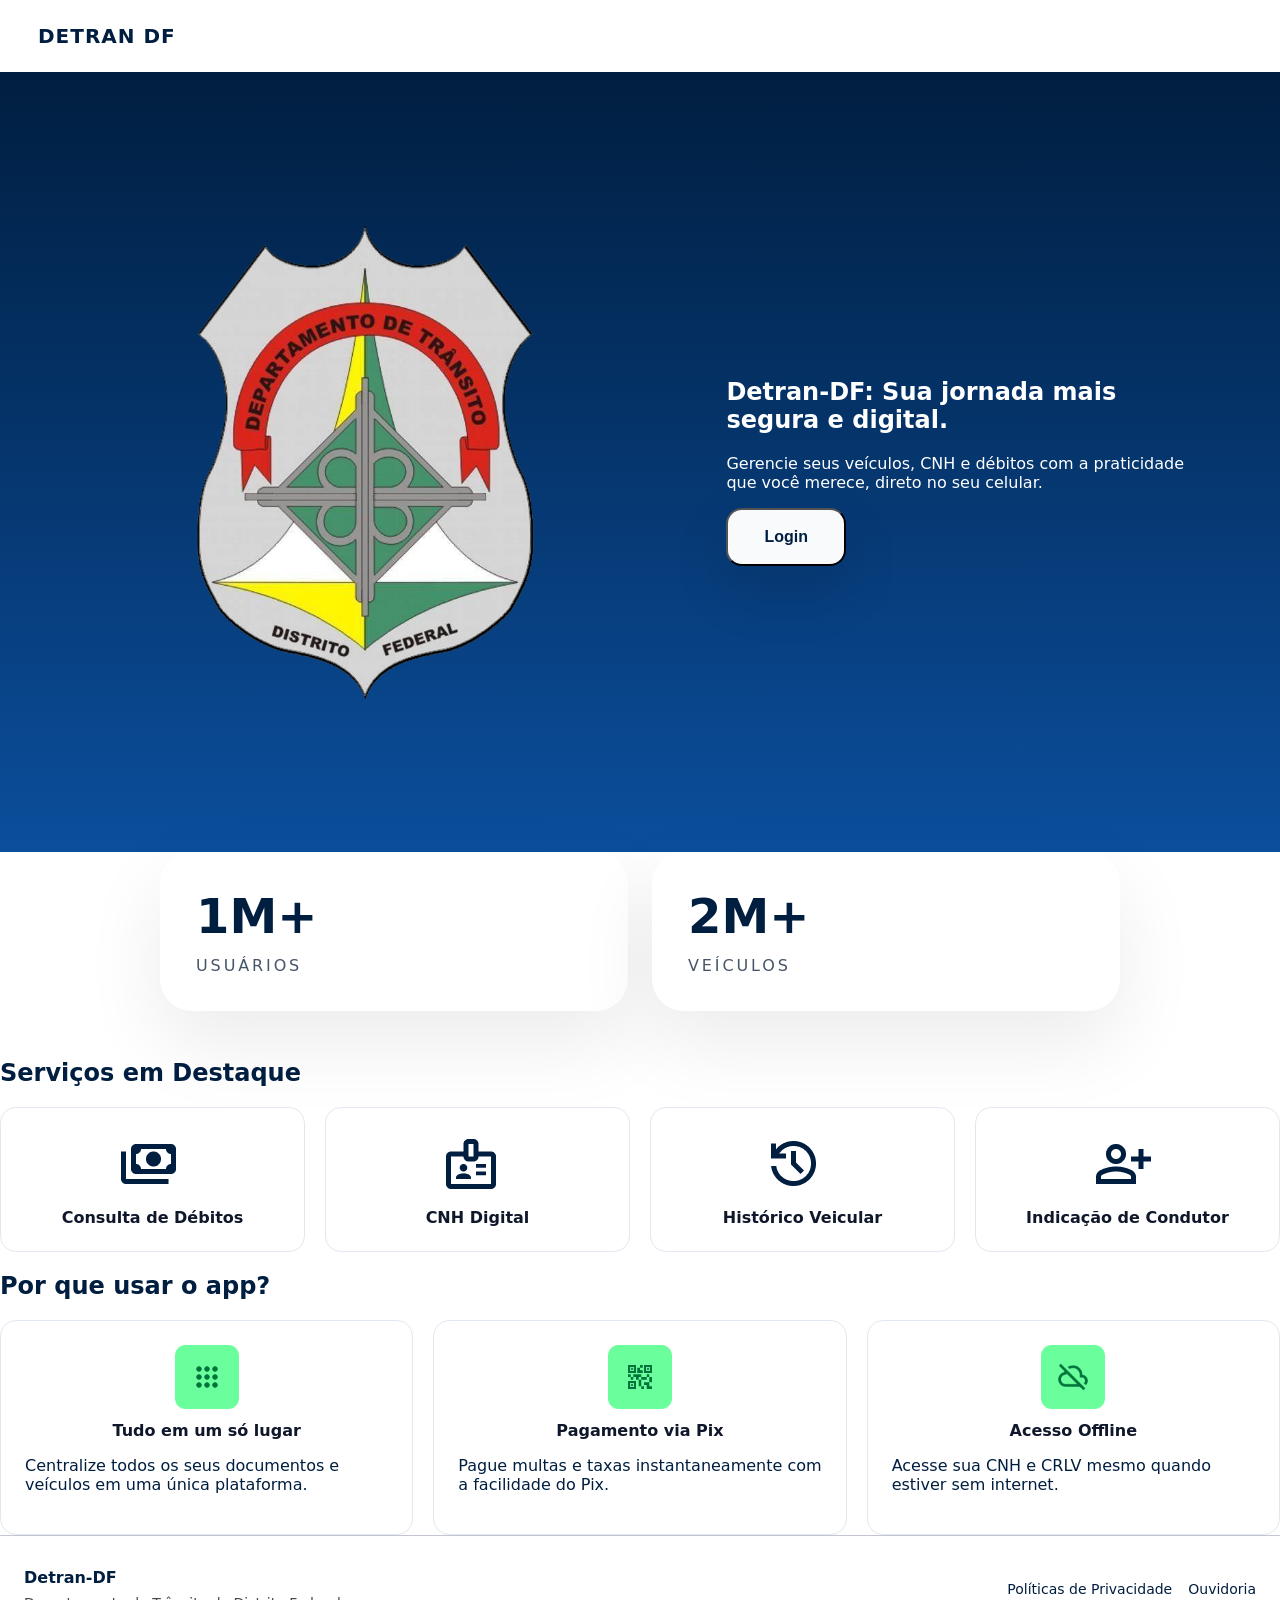
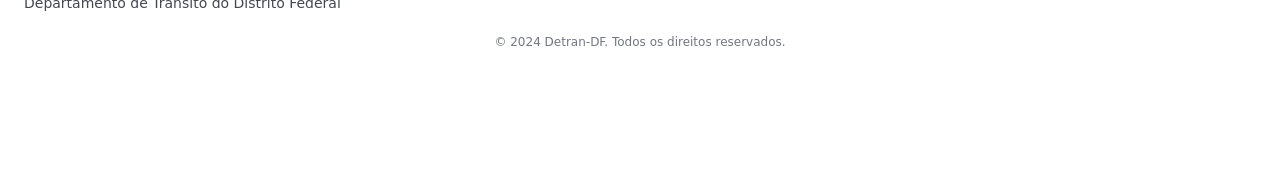
==== commit 174ed26d: "versão final" ====
--- a/index.html
+++ b/index.html
@@ -12,18 +12,20 @@
       <div class="topappbar-left">
         <div class="avatar"></div>
         <div class="brand">
-          <strong>Gestão Veicular</strong>
+          <strong>DETRAN DF</strong>
         </div>
       </div>
       <div class="topappbar-right"></div>
     </header>
 
     <section class="hero-section">
-      <div class="hero-background"></div>
+      <div class="hero-background">
+        <img src="assets/detran.png" alt="Detran-DF" class="hero-logo">
+      </div>
       <div class="hero-content">
         <h1>Detran-DF: Sua jornada mais segura e digital.</h1>
         <p>Gerencie seus veículos, CNH e débitos com a praticidade que você merece, direto no seu celular.</p>
-        <button class="hero-button" data-link="login.html">Login</button>
+        <button class="hero-button" data-link="login.html" onclick="window.location.href='login.html'">Login</button>
       </div>
     </section>
 
@@ -43,22 +45,22 @@
         <h2>Serviços em Destaque</h2>
       </div>
       <div class="services-grid">
-        <article class="service-card">
+        <a class="service-card" href="login.html">
           <img class="service-icon" src="assets/icon-consulta-de-debitos.png" alt="Consulta de Débitos">
           <p>Consulta de Débitos</p>
-        </article>
-        <article class="service-card">
+        </a>
+        <a class="service-card" href="login.html">
           <img class="service-icon" src="assets/icon-cnh-digital.png" alt="CNH Digital">
           <p>CNH Digital</p>
-        </article>
-        <article class="service-card">
+        </a>
+        <a class="service-card" href="login.html">
           <img class="service-icon" src="assets/icon-historico-veicular.png" alt="Histórico Veicular">
           <p>Histórico Veicular</p>
-        </article>
-        <article class="service-card">
+        </a>
+        <a class="service-card" href="login.html">
           <img class="service-icon" src="assets/icon-indicacao-de-condutor.png" alt="Indicação de Condutor">
           <p>Indicação de Condutor</p>
-        </article>
+        </a>
       </div>
     </section>
 
@@ -68,21 +70,21 @@
       </div>
       <div class="benefits-grid">
         <article class="benefit-card">
-          <img class="benefit-icon" src="assets/icon-benefit-1.png" alt="Tudo em um só lugar">
+          <img class="benefit-icon1" src="assets/icon-benefit-1.png" alt="Tudo em um só lugar">
           <div>
             <h3>Tudo em um só lugar</h3>
             <p>Centralize todos os seus documentos e veículos em uma única plataforma.</p>
           </div>
         </article>
         <article class="benefit-card">
-          <img class="benefit-icon" src="assets/icon-benefit-2.png" alt="Pagamento via Pix">
+          <img class="benefit-icon1" src="assets/icon-benefit-2.png" alt="Pagamento via Pix">
           <div>
             <h3>Pagamento via Pix</h3>
             <p>Pague multas e taxas instantaneamente com a facilidade do Pix.</p>
           </div>
         </article>
         <article class="benefit-card">
-          <img class="benefit-icon" src="assets/icon-benefit-3.png" alt="Acesso Offline">
+          <img class="benefit-icon1" src="assets/icon-benefit-3.png" alt="Acesso Offline">
           <div>
             <h3>Acesso Offline</h3>
             <p>Acesse sua CNH e CRLV mesmo quando estiver sem internet.</p>
@@ -106,24 +108,7 @@
       <p class="footer-copy">© 2024 Detran-DF. Todos os direitos reservados.</p>
     </footer>
 
-    <nav class="nav-active-state">
-      <a class="nav-item active" href="index.html">
-        <img class="nav-icon" src="assets/icon-nav-inicio.png" alt="Início">
-        <span>Início</span>
-      </a>
-      <a class="nav-item" href="veiculos.html">
-        <img class="nav-icon" src="assets/icon-nav-veiculos.png" alt="Veículos">
-        <span>Veículos</span>
-      </a>
-      <a class="nav-item" href="carteira.html">
-        <img class="nav-icon" src="assets/icon-nav-documentos.png" alt="Documentos">
-        <span>Documentos</span>
-      </a>
-      <a class="nav-item" href="login.html">
-        <img class="nav-icon" src="assets/icon-nav-perfil.png" alt="Perfil">
-        <span>Perfil</span>
-      </a>
-    </nav>
+    
   </div>
 </body>
-</html>+</html> 
--- a/style.css
+++ b/style.css
@@ -5,6 +5,105 @@
   color: #001E40;
 }
 
+/* Landing-specific layout (fills viewport) */
+body.landing-body {
+  width: 100%;
+  min-height: 100vh;
+  padding: 0;
+  background: #F7F9FB;
+}
+
+body.landing-body .page-shell {
+  width: 100%;
+  max-width: 100%;
+  min-height: 100vh;
+  margin: 0;
+  border-radius: 0;
+  box-shadow: none;
+}
+
+/* Services / Benefits cards */
+.services-grid,
+.benefits-grid {
+  display: grid;
+  gap: 20px;
+  align-items: stretch;
+}
+
+@media (min-width: 900px) {
+  .services-grid {
+    grid-template-columns: repeat(4, minmax(0, 1fr));
+  }
+
+  .benefits-grid {
+    grid-template-columns: repeat(3, minmax(0, 1fr));
+  }
+}
+
+.services-grid > article,
+.benefits-grid > article {
+  height: 100%;
+}
+
+.service-card,
+.benefit-card {
+  display: flex;
+  flex-direction: column;
+  align-items: center;
+  justify-content: center;
+  gap: 12px;
+  padding: 24px;
+  border-radius: 16px;
+  background: #FFFFFF;
+  border: 1px solid #E2E8F0;
+  text-decoration: none;
+  color: inherit;
+}
+
+.service-icon,
+.benefit-icon {
+  width: 64px;
+  height: 64px;
+  border-radius: 0;
+  background: transparent;
+  display: block;
+  object-fit: none;
+  object-position: left center;
+  padding: 0;
+  margin: 0 auto;
+}
+
+.benefit-icon1 {
+  width: 64px;
+  height: 64px;
+  border-radius: 0;
+  background: transparent;
+  display: block;
+  object-fit: contain;
+  object-position: left center;
+  padding: 0;
+  margin: 0 auto;
+}
+
+
+
+
+.service-card p,
+.benefit-card h3 {
+  margin: 0;
+  font-size: 16px;
+  font-weight: 700;
+  color: #0F172A;
+  text-align: center;
+}
+
+@media (max-width: 900px) {
+  .service-icon,
+  .benefit-icon {
+    width: 64px;
+    height: 64px;
+  }
+}
 * {
   box-sizing: border-box;
 }
@@ -12,7 +111,9 @@
 html,
 body {
   margin: 0;
+  padding: 0;
   min-height: 100%;
+  width: 100%;
 }
 
 body {
@@ -20,31 +121,39 @@
   align-items: center;
   justify-content: center;
   min-height: 100vh;
-  padding: 24px;
   background: #F7F9FB;
 }
 
 .html-body {
-  width: min(420px, 100%);
+  width: 100%;
+  min-height: 100vh;
+  display: flex;
+  align-items: center;
+  justify-content: center;
+  padding: 0;
 }
 
 .page-shell {
-  width: min(1120px, 100%);
-  max-width: 1120px;
-  margin: 0 auto;
+  width: 100vw;
+  max-width: 100%;
+  min-height: 100vh;
+  margin: 0;
   background: #FFFFFF;
-  border-radius: 24px;
-  overflow: hidden;
-  box-shadow: 0 28px 60px rgba(0, 0, 0, 0.08);
+  border-radius: 0;
+  overflow-y: auto;
+  box-shadow: none;
+  padding-bottom: 92px; /* reserve space for footer */
 }
 
 .vehicles-page {
-  width: calc(100vw + 48px);
-  max-width: calc(100vw + 48px);
-  margin: 0 -24px;
+  width: 100vw;
+  max-width: 100%;
+  min-height: 100vh;
+  margin: 0;
   border-radius: 0;
   box-shadow: none;
   background: #F7F9FB;
+  overflow-y: auto;
 }
 
 .header-topappbar {
@@ -68,6 +177,15 @@
   object-fit: cover;
 }
 
+.header-topappbar .brand strong {
+  display: block;
+  font-size: 20px;
+  font-weight: 800;
+  letter-spacing: 0.05em;
+  text-transform: uppercase;
+  color: #001E40;
+}
+
 .brand-text {
   font-size: 14px;
   color: #475569;
@@ -81,6 +199,9 @@
   max-width: 420px;
   padding: 24px;
   margin: 0 auto;
+  min-height: 100vh;
+  justify-content: center;
+  overflow-y: auto;
 }
 
 .mobile-logo-small-discrete-margin {
@@ -784,22 +905,173 @@
 }
 
 .hero-section {
-  position: relative;
-  min-height: 480px;
-  overflow: hidden;
-}
-
-.hero-content {
-  position: relative;
+  display: grid;
+  grid-template-columns: 1.1fr 0.9fr;
+  align-items: center;
+  gap: 64px;
+  min-height: calc(100vh - 120px);
+  padding: 48px 64px;
+  background: linear-gradient(180deg, #001E40 0%, #0B4E9C 100%);
+  color: #FFFFFF;
+}
+
+.hero-background {
+  display: flex;
+  align-items: center;
+  justify-content: center;
+  min-height: 320px;
+}
+
+.hero-logo {
+  width: 100%;
+  max-width: 360px;
+  height: auto;
+  object-fit: contain;
+}
+
+.hero-copy {
+  max-width: 640px;
+}
+
+.eyebrow {
+  display: inline-flex;
+  margin-bottom: 24px;
+  padding: 10px 16px;
+  border-radius: 9999px;
+  background: rgba(255, 255, 255, 0.12);
+  color: #BFDBFE;
+  font-size: 12px;
+  font-weight: 700;
+  letter-spacing: 0.18em;
+  text-transform: uppercase;
+}
+
+.hero-copy h1 {
+  margin: 0;
+  font-size: clamp(40px, 5vw, 64px);
+  line-height: 0.98;
+  max-width: 12ch;
+}
+
+.hero-copy p {
+  margin: 0;
+  max-width: 560px;
+  font-size: 18px;
+  line-height: 1.8;
+  color: rgba(255, 255, 255, 0.82);
+}
+
+.hero-actions {
+  display: flex;
+  flex-wrap: wrap;
+  gap: 28px;
+  align-items: flex-start;
+}
+
+.hero-button {
+  display: inline-flex;
+  align-items: center;
+  justify-content: center;
+  padding: 18px 36px;
+  border-radius: 16px;
+  background: #F8FAFC;
+  color: #001E40;
+  font-size: 16px;
+  font-weight: 700;
+  text-decoration: none;
+  box-shadow: 0 24px 60px rgba(0, 0, 0, 0.12);
+}
+
+.statistics-bento {
+  display: grid;
+  grid-template-columns: repeat(2, minmax(280px, 1fr));
+  gap: 24px;
+  width: min(960px, 100%);
+  margin: 0 auto 48px;
+}
+
+.stat-card {
   display: flex;
   flex-direction: column;
+  gap: 12px;
+  padding: 36px;
+  border-radius: 32px;
+  background: #FFFFFF;
+  color: #001E40;
+  box-shadow: 0 32px 80px rgba(0, 0, 0, 0.08);
+}
+
+.stat-value {
+  font-size: 48px;
+  font-weight: 900;
+}
+
+.stat-label {
+  font-size: 16px;
+  text-transform: uppercase;
+  letter-spacing: 0.18em;
+  color: #475569;
+}
+
+.hero-visual {
+  display: flex;
   justify-content: center;
-  gap: 24px;
-  padding: 108px 48px 110px;
-  min-height: 480px;
-  color: #FFFFFF;
-  max-width: 560px;
-  margin: 0 auto;
+}
+
+.hero-panel {
+  width: 100%;
+  max-width: 500px;
+  padding: 32px;
+  border-radius: 32px;
+  background: rgba(255, 255, 255, 0.12);
+  border: 1px solid rgba(255, 255, 255, 0.18);
+  backdrop-filter: blur(18px);
+}
+
+.hero-panel-title {
+  display: inline-block;
+  margin-bottom: 24px;
+  color: #BFDBFE;
+  font-size: 12px;
+  font-weight: 700;
+  letter-spacing: 0.22em;
+  text-transform: uppercase;
+}
+
+.hero-panel-card {
+  display: grid;
+  gap: 16px;
+  padding: 24px;
+  background: rgba(255, 255, 255, 0.08);
+  border-radius: 24px;
+}
+
+.hero-panel-line {
+  display: block;
+  width: 100%;
+  height: 14px;
+  border-radius: 9999px;
+  background: rgba(255, 255, 255, 0.35);
+}
+
+.hero-panel-line.short {
+  width: 60%;
+}
+
+.hero-panel-meta {
+  display: flex;
+  flex-wrap: wrap;
+  gap: 12px;
+  margin-top: 24px;
+}
+
+.meta-pill {
+  padding: 10px 16px;
+  border-radius: 9999px;
+  font-size: 13px;
+  background: rgba(255, 255, 255, 0.12);
+  color: #DFF6FF;
+  font-weight: 700;
 }
 
 @media (min-width: 900px) {
@@ -825,14 +1097,16 @@
 }
 
 .footer-institutional {
+  position: static;
   border-top: 1px solid #C3C6D1;
   padding: 32px 24px;
+  background: #FFFFFF;
 }
 
 .footer-top {
   display: grid;
   gap: 24px;
-  justify-items: center;
+  justify-items: start;
 }
 
 .footer-brand strong {
@@ -890,8 +1164,12 @@
 }
 
 .nav-item.active {
-  background: #F2F4F6;
-  color: #001E40;
+  background: #DCFCE7;
+  color: #047857;
+}
+
+.nav-item.active .nav-icon {
+  filter: invert(39%) sepia(88%) saturate(523%) hue-rotate(89deg) brightness(95%) contrast(92%);
 }
 
 .nav-icon {
@@ -903,7 +1181,6 @@
   font-size: 12px;
   font-weight: 600;
 }
-
 @media (max-width: 900px) {
   .hero-content {
     padding: 80px 24px 80px;
@@ -961,6 +1238,10 @@
   padding-bottom: 180px;
 }
 
+/* Hide header action button (small blue icon) on vehicle detail page */
+.vehicle-detail-page .topappbar-button {
+  display: none;
+}
 .vehicle-detail-main {
   display: grid;
   grid-template-columns: 1.65fr 0.85fr;
@@ -1152,6 +1433,10 @@
 .quick-service-card img {
   width: 24px;
   height: 24px;
+  display: block  ;
+  object-fit: fill;
+  object-position:right center;
+  
 }
 
 .alert-section {
@@ -1449,14 +1734,20 @@
   background: #FFFFFF;
   border: 1px solid #E5E7EB;
   border-radius: 24px;
-  padding: 28px;
+  padding: 36px;
   box-shadow: 0 10px 30px rgba(15, 23, 42, 0.06);
+  height: fit-content;
 }
 
 .payment-header h2 {
   margin: 0 0 6px;
   font-size: 20px;
   color: #001E40;
+}
+
+.payment-methods {
+  display: grid;
+  gap: 16px;
 }
 
 .payment-card {
@@ -1490,6 +1781,19 @@
 .pix-card {
   border-color: #DCFCE7;
   background: #ECFDF5;
+}
+
+.payment-card.selected {
+  border-color: #0B4E9C;
+  background: #E8F1FF;
+}
+
+.payment-card.selected strong {
+  color: #0B4E9C;
+}
+
+.payment-card.selected p {
+  color: #334155;
 }
 
 .payment-tag {
@@ -1513,6 +1817,9 @@
   color: #475569;
   font-size: 14px;
   line-height: 1.7;
+  font: inherit;
+  height: fit-content;
+  
 }
 
 .wallet-main {
@@ -1701,18 +2008,19 @@
 
 .selected-summary {
   display: grid;
-  gap: 18px;
+  gap: 12px;
   border: 1px solid #E5E7EB;
   border-radius: 24px;
   padding: 24px;
   background: #FFFFFF;
+  height: fit-content;
 }
 
 .selected-summary div {
   display: flex;
   justify-content: space-between;
   align-items: center;
-  gap: 12px;
+  gap: 6px;
 }
 
 .modal-overlay {
